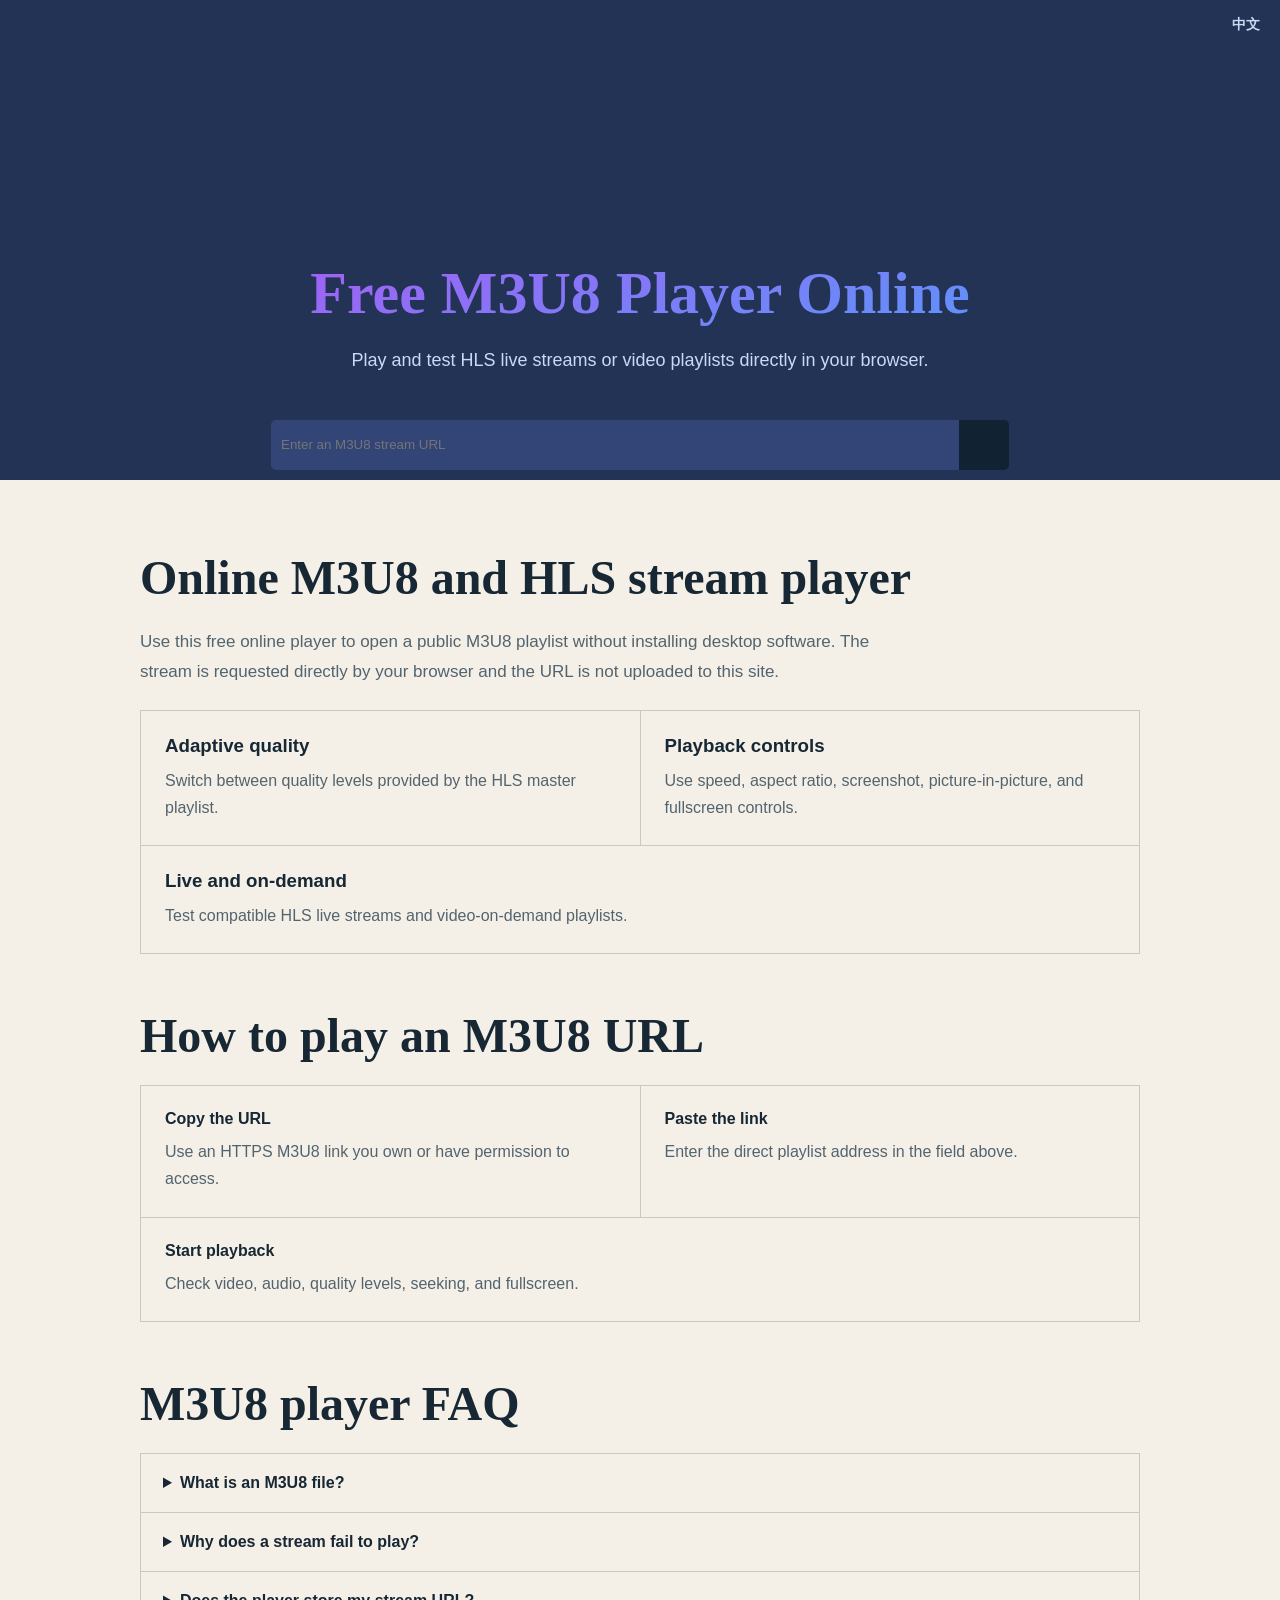
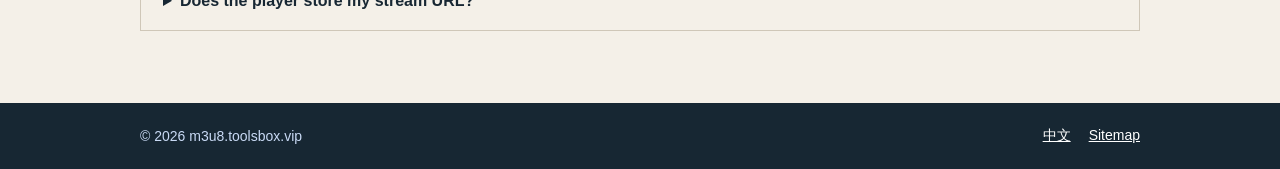
==== index.html @ 50ca59e7 "feat: 配置 M3U8 播放器 SEO 与 Cloudflare 部署" ====
<!DOCTYPE html>
<html lang="en">
<head>
  <meta charset="utf-8" />
  <meta name="viewport" content="width=device-width, initial-scale=1" />
  <title>Free M3U8 Player Online – Play HLS Streams | ToolsBox</title>
  <meta name="description" content="Play M3U8 and HLS streams online for free. Paste a stream URL for instant playback with quality switching, picture-in-picture, speed controls, and fullscreen." />
  <meta name="robots" content="index, follow, max-image-preview:large" />
  <link rel="canonical" href="https://m3u8.toolsbox.vip/" />
  <link rel="alternate" hreflang="en" href="https://m3u8.toolsbox.vip/" />
  <link rel="alternate" hreflang="zh-CN" href="https://m3u8.toolsbox.vip/zh/" />
  <link rel="alternate" hreflang="x-default" href="https://m3u8.toolsbox.vip/" />
  <link rel="icon" href="/favicon.svg" type="image/svg+xml" />
  <meta property="og:type" content="website" />
  <meta property="og:title" content="Free M3U8 Player Online – Play HLS Streams" />
  <meta property="og:description" content="Paste an M3U8 URL and test HLS playback instantly in your browser." />
  <meta property="og:url" content="https://m3u8.toolsbox.vip/" />
  <link rel="stylesheet" href="/css/player.css" />
  <script type="application/ld+json">
  {
    "@context": "https://schema.org",
    "@type": "WebApplication",
    "name": "M3U8 ToolsBox Player",
    "url": "https://m3u8.toolsbox.vip/",
    "applicationCategory": "MultimediaApplication",
    "operatingSystem": "Any",
    "description": "A free browser-based M3U8 and HLS stream player.",
    "offers": { "@type": "Offer", "price": "0", "priceCurrency": "USD" }
  }
  </script>
</head>
<body>
  <main class="main ready">
    <nav class="language-nav" aria-label="Language"><a href="/zh/" lang="zh-CN">中文</a></nav>
    <div class="player">loading...</div>
    <h1 class="logo">Free M3U8 Player Online</h1>
    <p class="tagline">Play and test HLS live streams or video playlists directly in your browser.</p>
    <form class="form-control">
      <label class="sr-only" for="stream-url">M3U8 stream URL</label>
      <input id="stream-url" class="url" type="url" inputmode="url" autocomplete="off" placeholder="Enter an M3U8 stream URL" value="" />
      <input class="play" type="submit" value="" title="Play stream" aria-label="Play stream" />
    </form>
  </main>

  <section class="seo-content" aria-label="M3U8 player guide">
    <div class="content-block">
      <h2>Online M3U8 and HLS stream player</h2>
      <p>Use this free online player to open a public M3U8 playlist without installing desktop software. The stream is requested directly by your browser and the URL is not uploaded to this site.</p>
      <div class="feature-list">
        <article><h3>Adaptive quality</h3><p>Switch between quality levels provided by the HLS master playlist.</p></article>
        <article><h3>Playback controls</h3><p>Use speed, aspect ratio, screenshot, picture-in-picture, and fullscreen controls.</p></article>
        <article><h3>Live and on-demand</h3><p>Test compatible HLS live streams and video-on-demand playlists.</p></article>
      </div>
    </div>

    <div class="content-block">
      <h2>How to play an M3U8 URL</h2>
      <ol class="steps">
        <li><strong>Copy the URL</strong><span>Use an HTTPS M3U8 link you own or have permission to access.</span></li>
        <li><strong>Paste the link</strong><span>Enter the direct playlist address in the field above.</span></li>
        <li><strong>Start playback</strong><span>Check video, audio, quality levels, seeking, and fullscreen.</span></li>
      </ol>
    </div>

    <div class="content-block">
      <h2>M3U8 player FAQ</h2>
      <div class="faq-list">
        <details><summary>What is an M3U8 file?</summary><p>An M3U8 file is a UTF-8 HLS playlist that points to video segments and may contain multiple quality levels.</p></details>
        <details><summary>Why does a stream fail to play?</summary><p>Common causes include CORS restrictions, an expired URL, mixed HTTP content, unsupported codecs, encryption, DRM, or referrer protection.</p></details>
        <details><summary>Does the player store my stream URL?</summary><p>No. Playback happens in your browser. The source server still controls access and cross-origin permissions.</p></details>
      </div>
    </div>
  </section>

  <footer class="site-footer">
    <span>© 2026 m3u8.toolsbox.vip</span>
    <div><a href="/zh/" lang="zh-CN">中文</a><a href="/sitemap.xml">Sitemap</a></div>
  </footer>

  <script src="/js/jquery.min.js"></script>
  <script src="/js/layer/layer.min.js"></script>
  <script src="/js/artplayer/artplayer.js"></script>
  <script src="/js/artplayer/artplayer-plugin-control.js"></script>
  <script src="/js/artplayer/hls.min.js"></script>
  <script src="/js/artplayer/artplayer-plugin-hls-quality.js"></script>
  <script src="/js/player.js"></script>
</body>
</html>
---- css/player.css ----
body { background: #235; margin: 0; padding: 0; }
.player { width: 100%; color: #fff; text-align: center; height: calc(100vh - 50px); }
.logo { padding-top: 25vh; display: none; text-align: center; font-size: 60px; font-weight: bold; user-select: none; color: transparent; background: linear-gradient(340deg, rgb(75, 161, 252) 3.44%, rgb(236, 42, 237) 100%); -webkit-background-clip: text; }
.form-control { padding: 10px 15px; margin: 0 auto; display: -webkit-flex; display: flex; box-sizing: border-box; width: 100%; transition: width 0.5s ease-in-out; }
.form-control input { height: 30px; margin: 0; padding: 0; border: none; }
.form-control input:focus { outline: 3px solid rgba(0, 123, 255, 0.3); }
.form-control .url { background: #347; color: #9bd; border-radius: 5px 0 0 5px; padding: 0 10px; flex: 1; overflow: hidden; text-overflow: ellipsis; }
.form-control .play { background: #123 url('../images/play.png') center no-repeat; background-size: 24px; width: 40px; border-radius: 0 5px 5px 0; cursor: pointer; }
.form-control .play:hover { background-color: #012 }
.ready .logo { display: block; }
.ready .player { display: none; }
.ready .form-control { width: 60%; padding-top: 5vh; }
.ready .form-control input{ height: 50px; }
.ready .form-control .play{ width: 50px; background-size: 36px; }

@media screen and (max-width: 640px) { 
	.logo { font-size: 30px; }
	.ready .form-control { width: 90%; padding-top: 5vh; }
}

.sr-only { position: absolute; width: 1px; height: 1px; padding: 0; overflow: hidden; clip: rect(0, 0, 0, 0); white-space: nowrap; border: 0; }
.language-nav { display: none; justify-content: flex-end; gap: 12px; padding: 16px 20px 0; }
.language-nav a { color: #c9daf5; font: 700 14px "Trebuchet MS", sans-serif; text-decoration: none; }
.ready .language-nav { display: flex; }
.logo { margin: 0; }
.tagline { display: none; max-width: 680px; margin: 18px auto 0; padding: 0 20px; color: #c9daf5; text-align: center; font: 18px/1.6 "Trebuchet MS", sans-serif; }
.ready .tagline { display: block; }
.seo-content { display: flex; flex-direction: column; gap: 56px; padding: 72px max(20px, calc((100% - 1000px) / 2)); background: #f4f0e8; color: #172733; font-family: "Trebuchet MS", sans-serif; }
.content-block { display: flex; flex-direction: column; gap: 22px; }
.content-block h2 { margin: 0; font-family: Georgia, serif; font-size: clamp(30px, 5vw, 48px); line-height: 1.1; }
.content-block h3, .content-block p { margin: 0; }
.content-block > p { max-width: 780px; color: #53646e; font-size: 17px; line-height: 1.8; }
.feature-list, .steps { display: flex; flex-wrap: wrap; gap: 1px; margin: 0; padding: 1px; background: #cfc7b8; }
.feature-list article, .steps li { min-width: 230px; flex: 1 1 30%; display: flex; flex-direction: column; gap: 10px; padding: 24px; background: #f4f0e8; }
.feature-list p, .steps span, .faq-list p { color: #53646e; line-height: 1.7; }
.faq-list { display: flex; flex-direction: column; gap: 1px; padding: 1px; background: #cfc7b8; }
.faq-list details { padding: 0 22px; background: #f4f0e8; }
.faq-list summary { padding: 20px 0; cursor: pointer; font-weight: 700; }
.faq-list p { padding: 0 0 20px; }
.site-footer { display: flex; flex-wrap: wrap; align-items: center; justify-content: space-between; gap: 20px; padding: 24px max(20px, calc((100% - 1000px) / 2)); background: #172733; color: #c9daf5; font: 14px "Trebuchet MS", sans-serif; }
.site-footer div { display: flex; gap: 18px; }
.site-footer a { color: #fff; }

@media screen and (max-width: 640px) {
	.tagline { font-size: 15px; }
	.seo-content { gap: 42px; padding-top: 52px; padding-bottom: 52px; }
	.feature-list article, .steps li { flex-basis: 100%; }
	.site-footer { align-items: flex-start; flex-direction: column; }
}
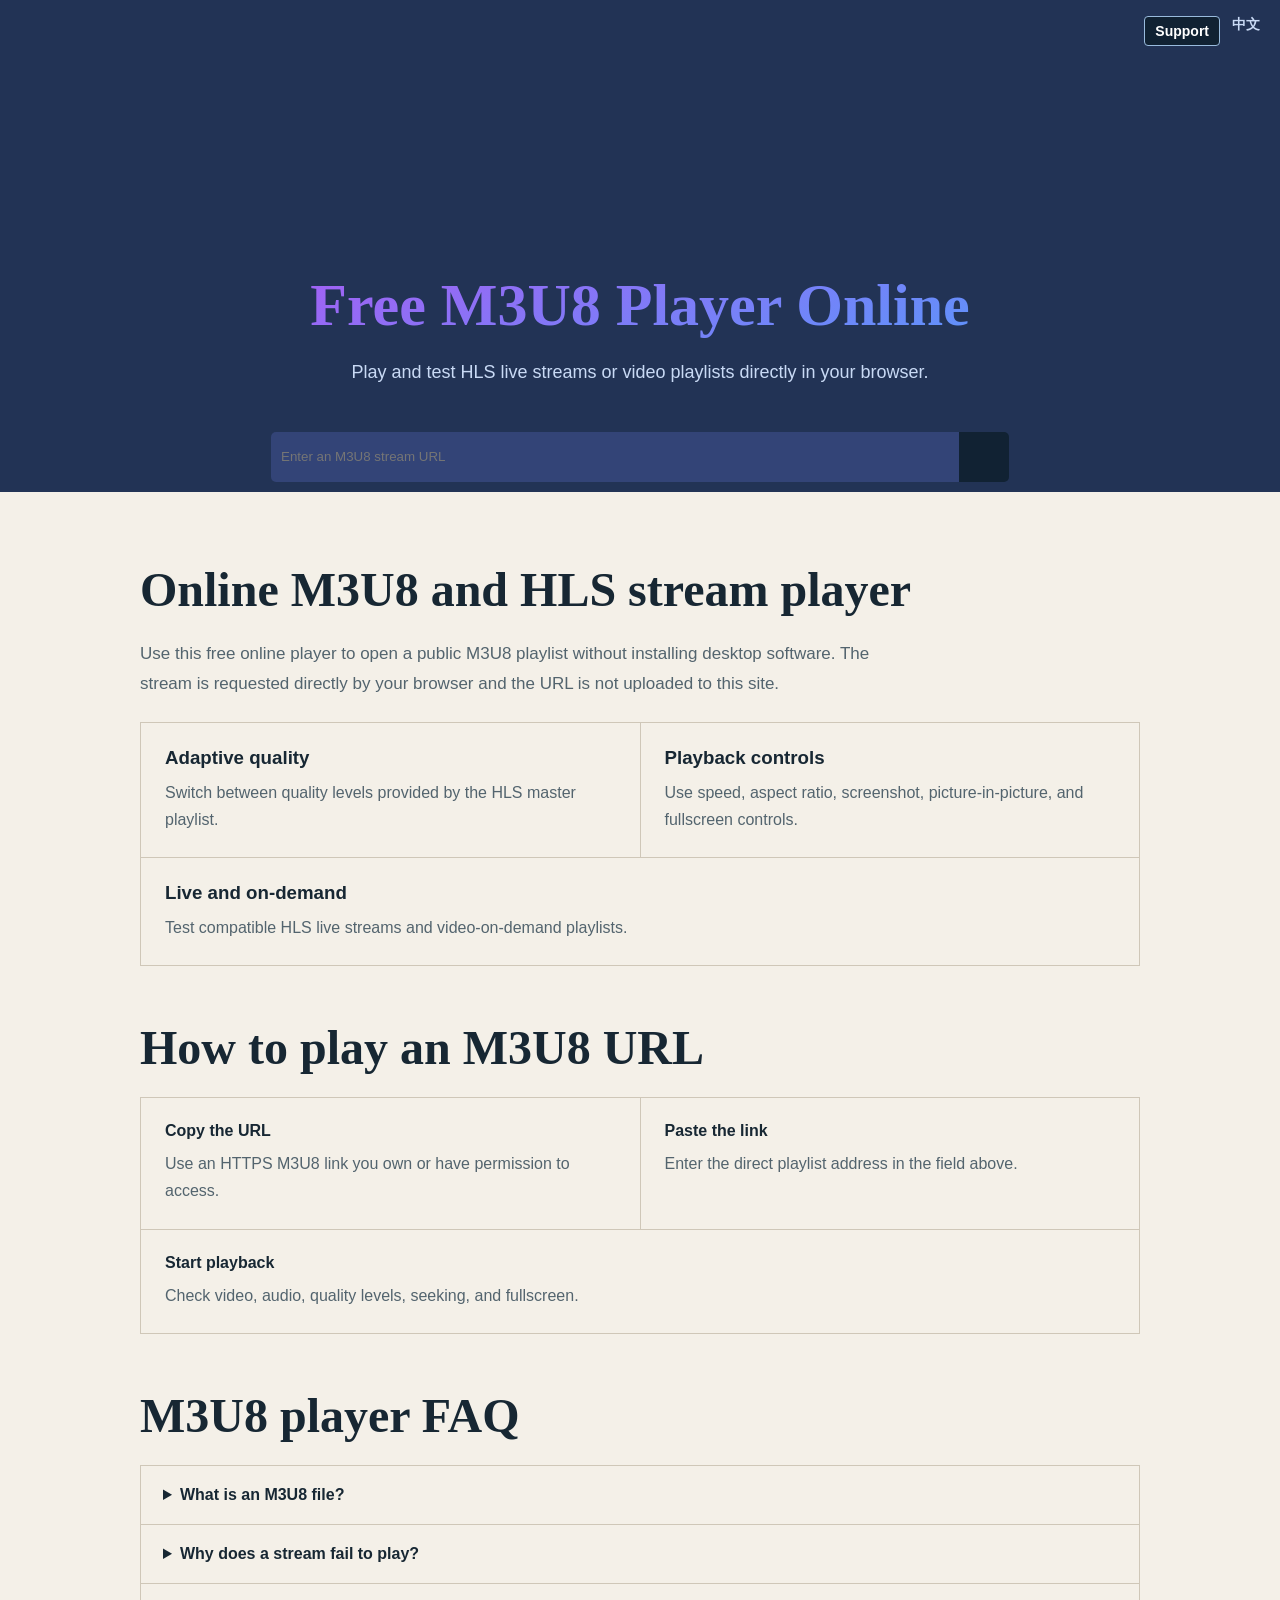
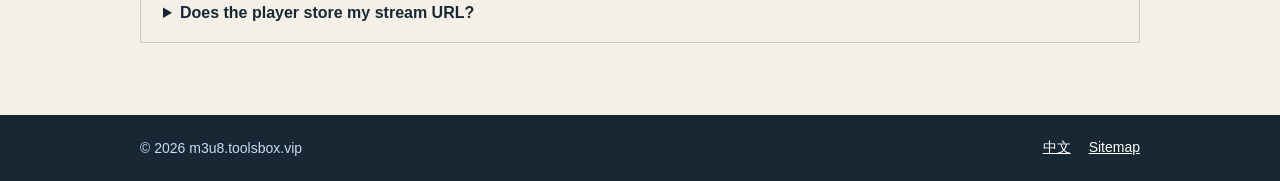
==== commit e1255075: "feat: 接入广告与双语打赏入口" ====
--- a/index.html
+++ b/index.html
@@ -6,6 +6,7 @@
   <title>Free M3U8 Player Online – Play HLS Streams | ToolsBox</title>
   <meta name="description" content="Play M3U8 and HLS streams online for free. Paste a stream URL for instant playback with quality switching, picture-in-picture, speed controls, and fullscreen." />
   <meta name="robots" content="index, follow, max-image-preview:large" />
+  <meta name="monetag" content="8f31f91a3005a0bfc37632f9c3599c29" />
   <link rel="canonical" href="https://m3u8.toolsbox.vip/" />
   <link rel="alternate" hreflang="en" href="https://m3u8.toolsbox.vip/" />
   <link rel="alternate" hreflang="zh-CN" href="https://m3u8.toolsbox.vip/zh/" />
@@ -31,7 +32,7 @@
 </head>
 <body>
   <main class="main ready">
-    <nav class="language-nav" aria-label="Language"><a href="/zh/" lang="zh-CN">中文</a></nav>
+    <nav class="language-nav" aria-label="Page actions"><a class="support-link" href="https://omg10.com/4/11347644" target="_blank" rel="sponsored noopener noreferrer">Support</a><a href="/zh/" lang="zh-CN">中文</a></nav>
     <div class="player">loading...</div>
     <h1 class="logo">Free M3U8 Player Online</h1>
     <p class="tagline">Play and test HLS live streams or video playlists directly in your browser.</p>
@@ -84,5 +85,7 @@
   <script src="/js/artplayer/hls.min.js"></script>
   <script src="/js/artplayer/artplayer-plugin-hls-quality.js"></script>
   <script src="/js/player.js"></script>
+  <script src="https://5gvci.com/act/files/tag.min.js?z=11347642" data-cfasync="false" async></script>
+  <script>(function(s){s.dataset.zone='11347643',s.src='https://nap5k.com/tag.min.js'})([document.documentElement, document.body].filter(Boolean).pop().appendChild(document.createElement('script')))</script>
 </body>
 </html>
--- a/css/player.css
+++ b/css/player.css
@@ -21,6 +21,8 @@
 .sr-only { position: absolute; width: 1px; height: 1px; padding: 0; overflow: hidden; clip: rect(0, 0, 0, 0); white-space: nowrap; border: 0; }
 .language-nav { display: none; justify-content: flex-end; gap: 12px; padding: 16px 20px 0; }
 .language-nav a { color: #c9daf5; font: 700 14px "Trebuchet MS", sans-serif; text-decoration: none; }
+.language-nav .support-link { padding: 6px 10px; border: 1px solid #9bd; border-radius: 4px; background: #123; color: #fff; }
+.language-nav .support-link:hover, .language-nav .support-link:focus-visible { border-color: #fff; background: #012; }
 .ready .language-nav { display: flex; }
 .logo { margin: 0; }
 .tagline { display: none; max-width: 680px; margin: 18px auto 0; padding: 0 20px; color: #c9daf5; text-align: center; font: 18px/1.6 "Trebuchet MS", sans-serif; }
